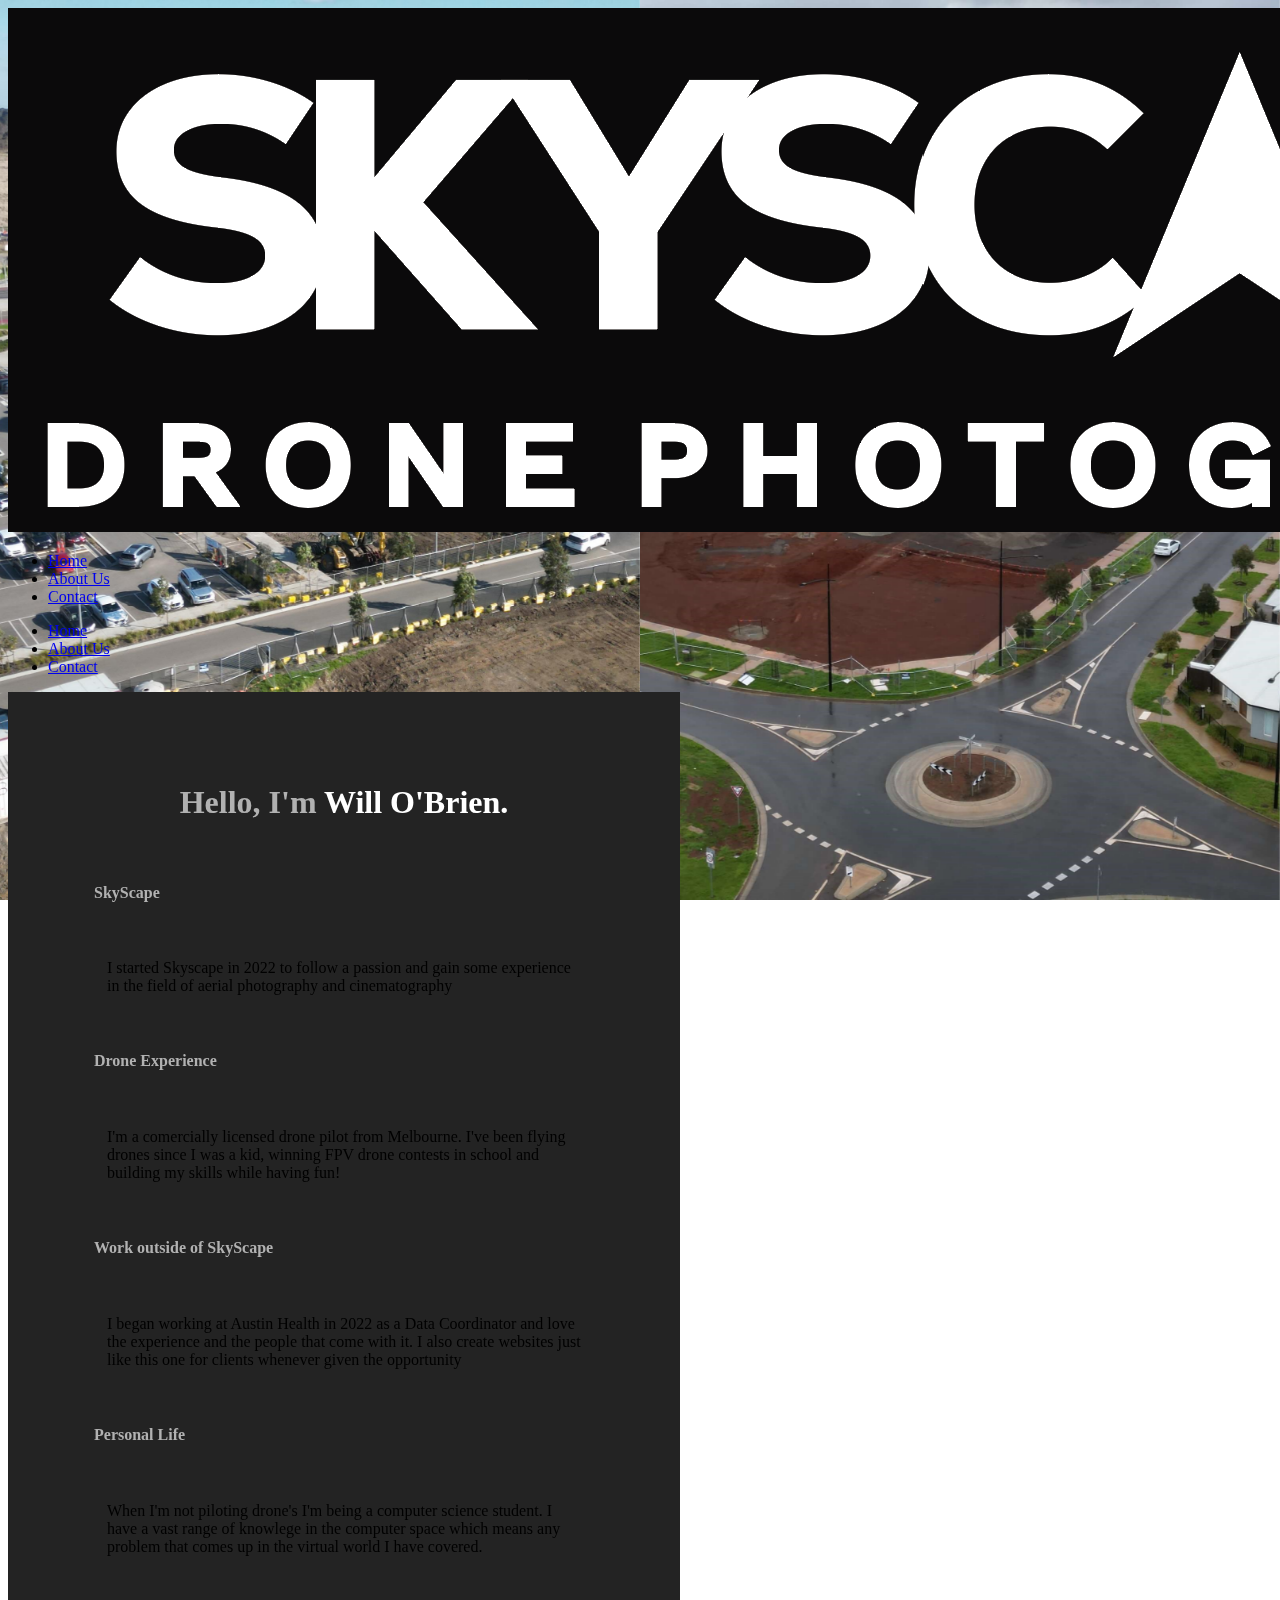
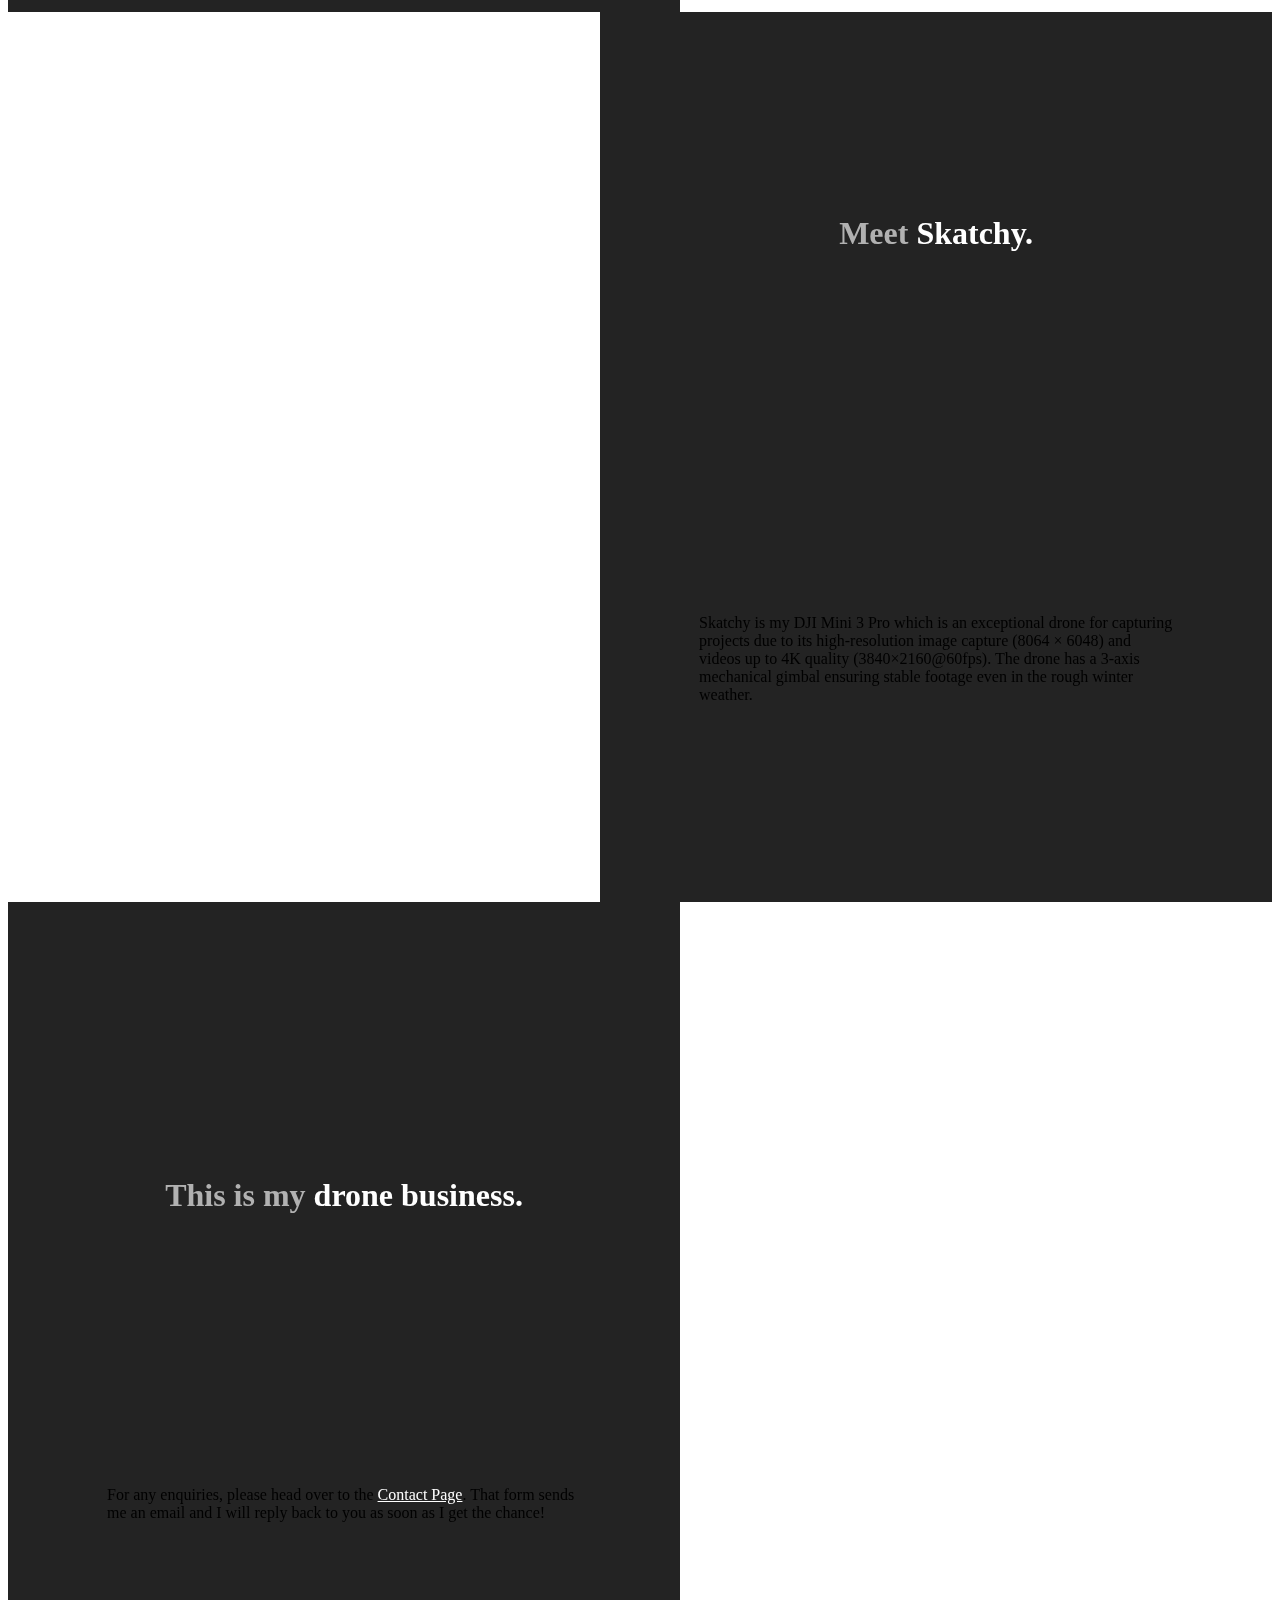
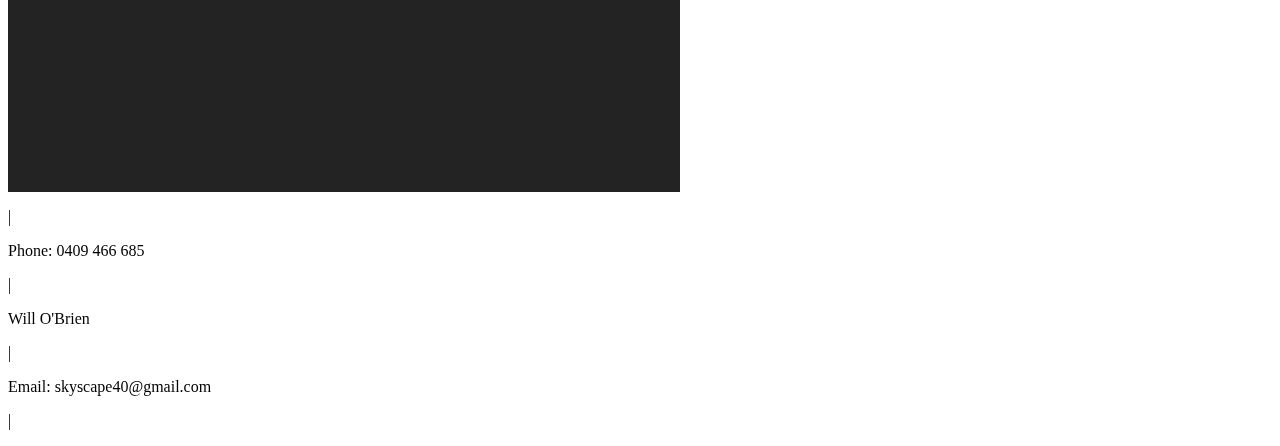
==== about-us/index.html @ 1620248b "Moved pages into folders for cleaner urls" ====
<!DOCTYPE html>
<html lang="en">
    <head>
        <meta name="viewport" content="width=device-width, initial-scale=1">
        <meta name="format-detection" content="telephone=no">
        <meta charset = "UTF-8" />
        <meta http-equiv="X-UA-Compatible" content="IE=edge" />
        <meta name="viewport" content="width=device-width, initial-scale=1.0" />
        <link rel="icon" href="../Assets/Images/icon.ico">
        <link rel="stylesheet" href="style.css" />
        <link rel="stylesheet" href="../CSS/aboutUs.css" />
        <title>SkyScape Drone Photography</title>
    </head>
    <body>
        <header>
            <div id="brand"><a href="/"><img class="logo" src="../Assets/Images/logo-dark.png" alt="Skyscape Logo"></a></div>
            <nav>
                <ul>
                    <li><a href="/">Home</a></li>
                    <li><a href="/about-us">About Us</a></li>
                    <li><a href="/contact-us">Contact</a></li>
                </ul>
            </nav>
            <div id="hamburger-icon" onclick="toggleMobileMenu(this)">
                <div class="bar1"></div>
                <div class="bar2"></div>
                <div class="bar3"></div>

                <ul class="mobile-menu">
                    <li><a href="/">Home</a></li>
                    <li><a href="/about-us">About Us</a></li>
                    <li><a href="/contact-us">Contact</a></li>
                </ul>
            </div>
        </header>


        <div class="aboutUsContainer">
            
            
            <div class="panel" id="panel1">
                <H1>Hello, I'm <span style="color: white">Will O'Brien.</span></H1>
                <h4>SkyScape</h4>
                <p>I started Skyscape in 2022 to follow a passion and gain some experience in the field of aerial photography and cinematography</p>
                <h4>Drone Experience</h4>
                <p>I'm a comercially licensed drone pilot from Melbourne. I've been flying drones since I was a kid, winning FPV drone contests in school and building my skills while having fun!</p>
                <h4>Work outside of SkyScape</h4>
                <p>I began working at Austin Health in 2022 as a Data Coordinator and love the experience and the people that come with it. I also create websites just like this one for clients whenever given the opportunity</p>
                <h4>Personal Life</h4>
                <p>When I'm not piloting drone's I'm being a computer science student. I have a vast range of knowlege in the computer space which means any problem that comes up in the virtual world I have covered.</p>
                
            </div>
            <img src="../Assets/Images/grid/Site View - D1 -Photos 1 of 17 - INSITU -THORNHILL PARK -D1 - 19-05-23.jpeg" alt="" class="aboutUsImg2">
            <div class="panel" id="panel2">
                <H1>Meet <span style="color: white">Skatchy.</span></H1>
                <img src="Assets/Images/skatchy.png" alt="">
                <p>Skatchy is my DJI Mini 3 Pro which is an exceptional drone for capturing projects due to its high-resolution image capture (8064 × 6048) and videos up to 4K quality (3840×2160@60fps). The drone has a 3-axis mechanical gimbal ensuring stable footage even in the rough winter weather.</p>
            </div>
            <img src="../Assets/Images/swimming school.JPG" class="aboutUsImg" alt="">
            <div class="panel" id="panel3">
                <H1>This is my <span style="color: white">drone business.</span></H1>
                <p>For any enquiries, please head over to the <a href="/contact-us">Contact Page</a>. That form sends me an email and I will reply back to you as soon as I get the chance!</p>
            </div>
        </div>
        


        <footer>
            <p class="sep">|</p>
            <p>Phone: 0409 466 685</p>
            <p class="sep">|</p>
            <p>Will O'Brien</p>
            <p class="sep">|</p>
            <p>Email: skyscape40@gmail.com</p>
            <p class="sep">|</p>
            
            <!-- Will O'Brien      | Email: skyscape40@gmail.com</p> -->
        </footer>
        <script src="script.js"></script>
    </body>
</html>
---- CSS/aboutUs.css ----
/* ABOUT US PAGE */
.aboutUsImg{
    position:fixed;
    z-index: -1;
    top: 0;
    left: 0;
    width: 50%;
    height: 100%;
    object-fit: cover;
}

.aboutUsImg2{
    position:fixed;
    z-index: -2;
    top: 0;
    right: 0px;
    width: 50%;
    height: 100%;
    object-fit: cover;
}

.aboutUsContainer{
    flex-direction: column;
    width: 100%;
    height: 300vh;
    display: flex;
    justify-content: end;

}

.panel{
    display: flex;
    flex-direction: column;
    justify-content: space-evenly;
    align-items: center;
    
    padding: 20px;
    width: 50%;
    height: 100vh;
}

#panel1{
    padding-top: 50px;
    align-self: flex-start;
    background-color: rgb(35, 35, 35);
}
#panel2{
    align-self: flex-end;
    background-color: rgb(35, 35, 35);
}
#panel3{
    align-self: flex-start;
    background-color: rgb(35, 35, 35);
    
}

.panel h1{
    text-align: center;
}
.panel h1, h4{
    font-family: "Nexa-heavy";
    color: #B1B1B1;    
}
.panel h4{
    max-width: 500px;
    width: 80%;
    text-align: left;
}

.panel p{
    font-family: "overpass-regular";
    text-align: left;
    width: 75%;
    max-width: 480px;
}

.panel img{
    
    width: 100%;
    min-width: 50vw;
    max-width: 55vw;
    height: auto;
    max-width: 650px;
}
.panel a {
    color: white;
}

.panel a:hover {
    color: rgb(155, 155, 155);
    transition: 0.3s;
}

@media only screen and (max-width:600px) {

    .aboutUsImg, .aboutUsImg2 {
        position: static;
        width: 100%;
        height: auto;
        z-index: 1;
    }
    
    .panel {
        width: 100%;
    }
    
    #panel1{
        padding-top: 70px;
    }

    #panel1, #panel2, #panel3 {
        align-self: auto;
    }

    #panel3{
        height: 35vh;
    }

    .panel img {
        width: 100%;
        max-width: none;
        margin: 0 auto;
    }

    .aboutUsContainer {
        height: auto;
    }
}
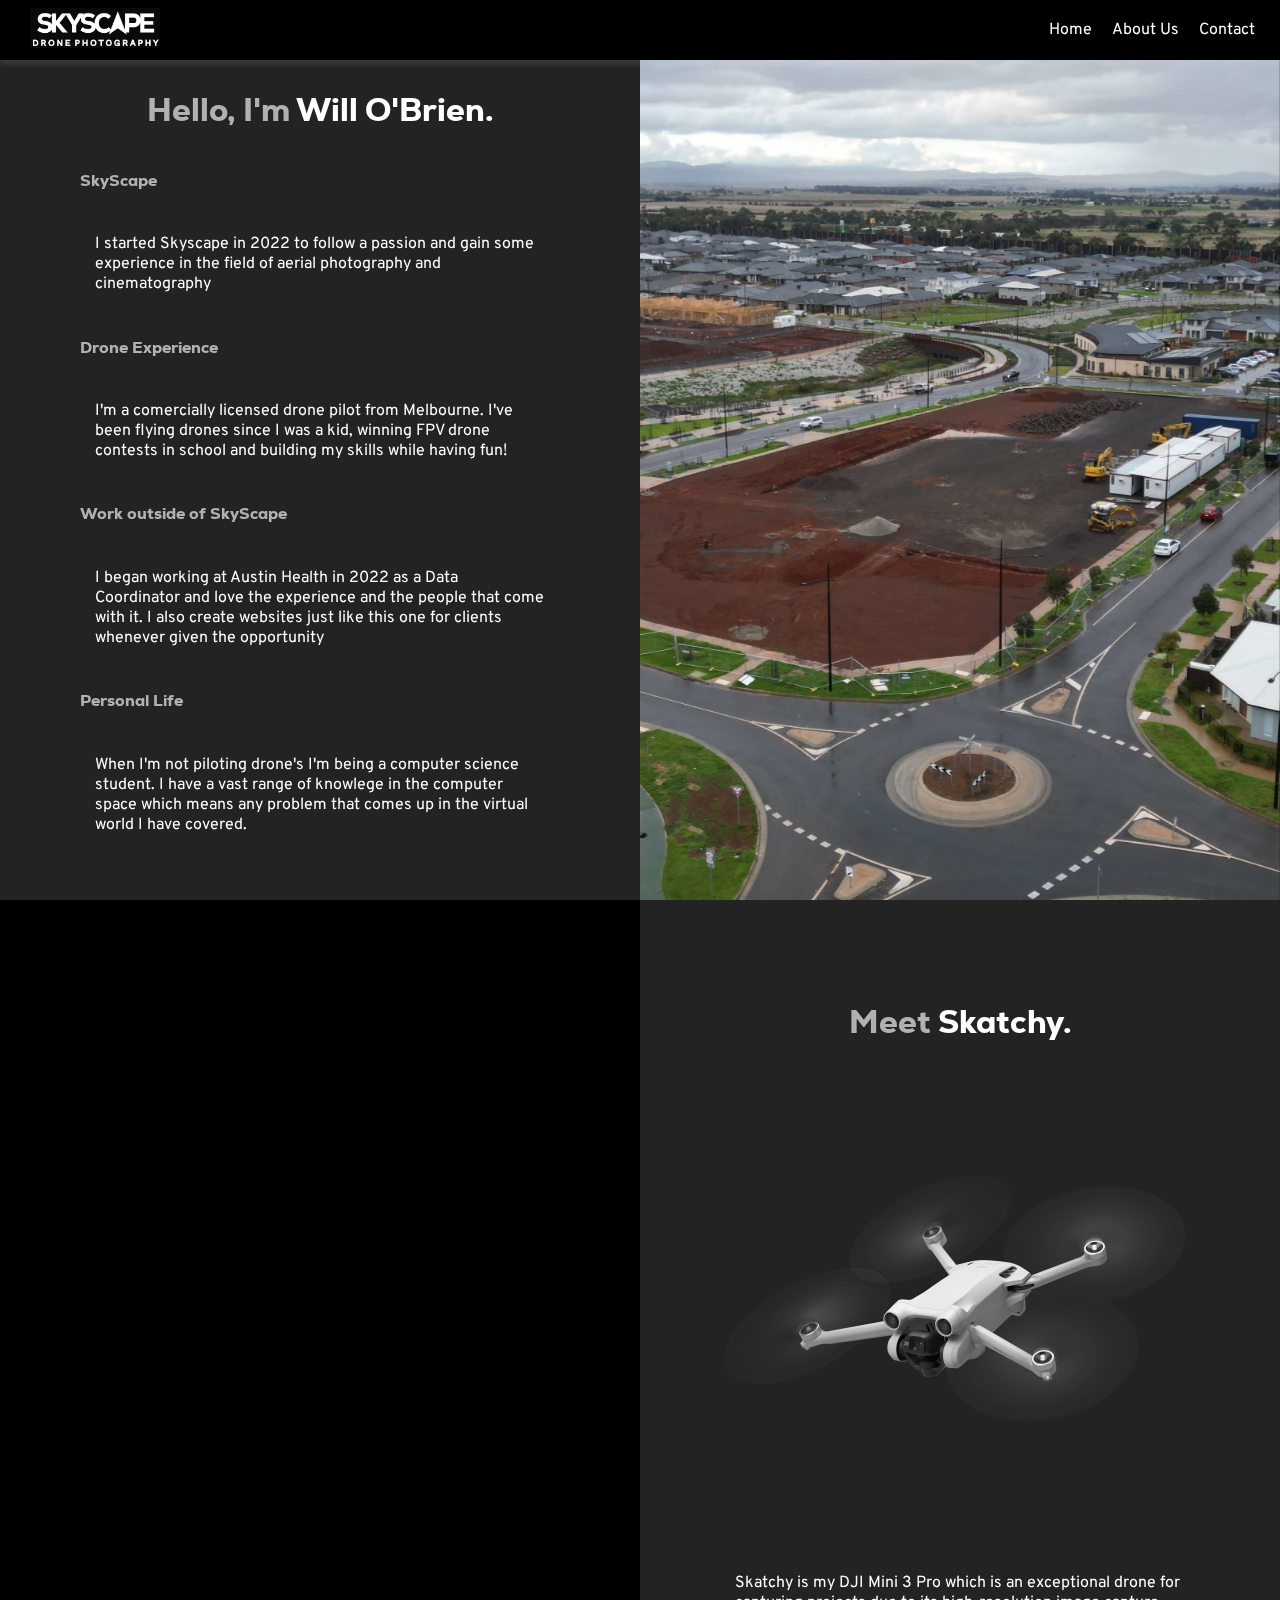
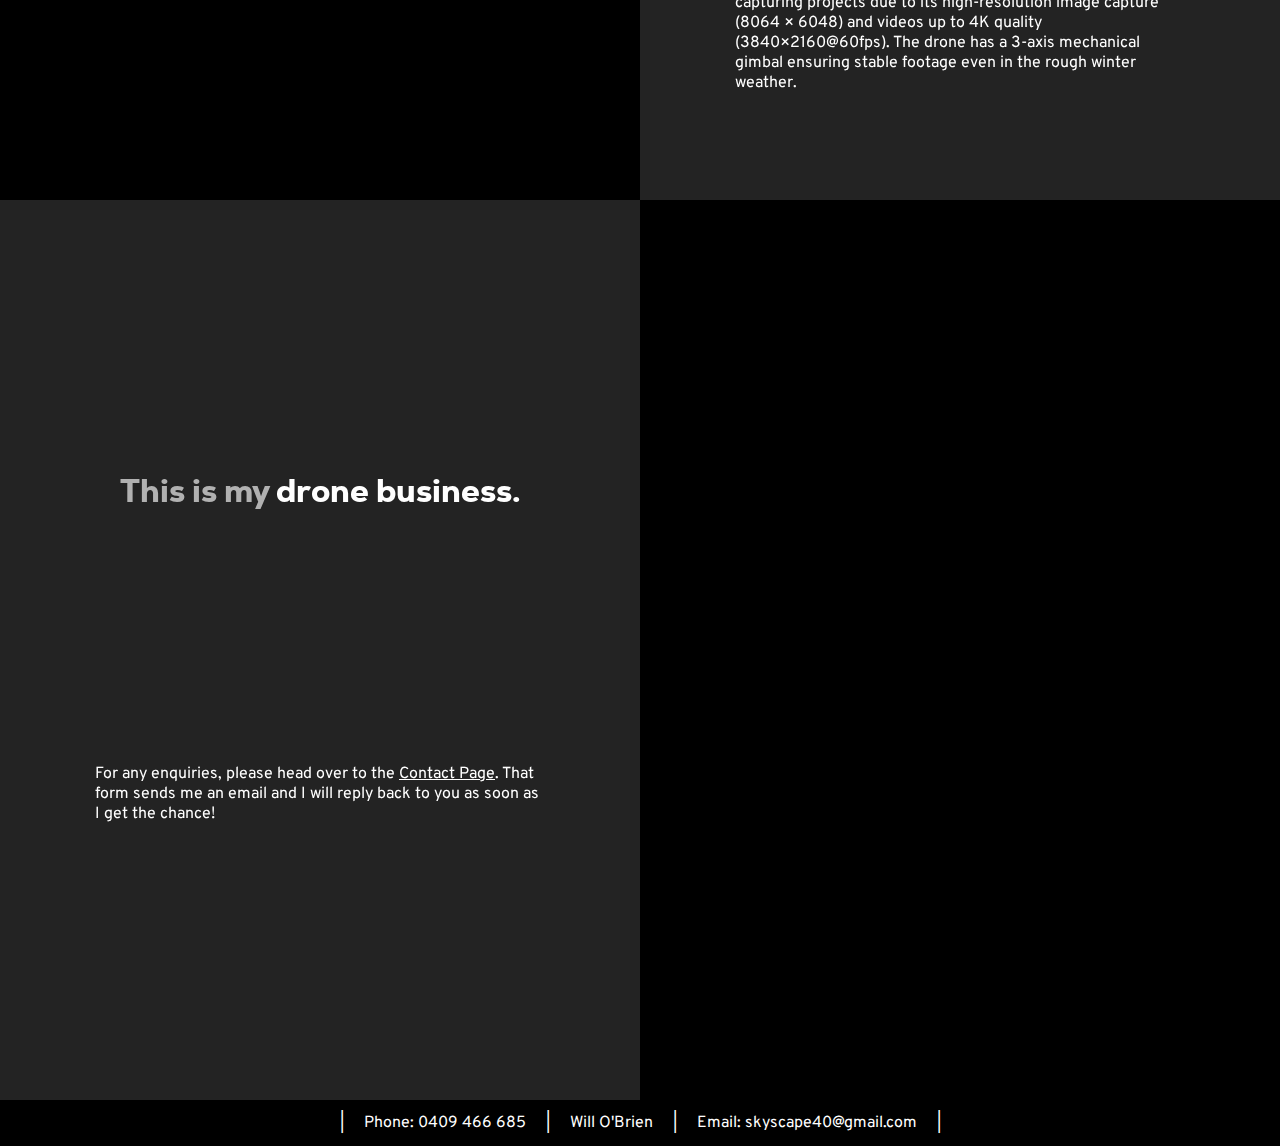
==== commit 392f73d4: "CSS fixed" ====
--- a/about-us/index.html
+++ b/about-us/index.html
@@ -7,7 +7,7 @@
         <meta http-equiv="X-UA-Compatible" content="IE=edge" />
         <meta name="viewport" content="width=device-width, initial-scale=1.0" />
         <link rel="icon" href="../Assets/Images/icon.ico">
-        <link rel="stylesheet" href="style.css" />
+        <link rel="stylesheet" href="../style.css" />
         <link rel="stylesheet" href="../CSS/aboutUs.css" />
         <title>SkyScape Drone Photography</title>
     </head>
@@ -53,7 +53,7 @@
             <img src="../Assets/Images/grid/Site View - D1 -Photos 1 of 17 - INSITU -THORNHILL PARK -D1 - 19-05-23.jpeg" alt="" class="aboutUsImg2">
             <div class="panel" id="panel2">
                 <H1>Meet <span style="color: white">Skatchy.</span></H1>
-                <img src="Assets/Images/skatchy.png" alt="">
+                <img src="../Assets/Images/skatchy.png" alt="">
                 <p>Skatchy is my DJI Mini 3 Pro which is an exceptional drone for capturing projects due to its high-resolution image capture (8064 × 6048) and videos up to 4K quality (3840×2160@60fps). The drone has a 3-axis mechanical gimbal ensuring stable footage even in the rough winter weather.</p>
             </div>
             <img src="../Assets/Images/swimming school.JPG" class="aboutUsImg" alt="">
--- a/style.css
+++ b/style.css
@@ -0,0 +1,192 @@
+/* GENERAL STUFF */
+@font-face {
+    font-family: "Nexa-Heavy";
+    src: url("Assets/fonts/nexa-heavy-webfont.woff2") format("woff2"),
+         url("Assets/fonts/nexa-heavy-webfont.woff") format("woff");
+    font-weight: normal;
+    font-style: normal;
+}
+@font-face {
+    font-family: "overpass-regular";
+    src: url("Assets/fonts/Overpass-Regular.woff2") format("woff2"),
+         url("Assets/fonts/Overpass-Regular.woff") format("woff");
+    font-weight: normal;
+    font-style: normal;
+}
+
+html{
+    overflow-x: hidden;
+}
+* {
+    padding: 0;
+    margin: 0;
+    box-sizing: border-box;
+}
+ 
+body {
+    background-color: black;
+    color: white;
+    font-family: sans-serif;
+    position: relative;
+    margin-bottom: 46px;
+}
+
+/* HEADER */
+
+header a {
+    text-decoration: none;
+}
+
+header {
+    position: fixed;
+    width: 100%;
+    box-shadow: 0px 5px 5px rgba(255, 255, 255, 0.1) ;
+    z-index: 200;
+    padding: 0 20px;
+    background-color: black;
+    height: 60px;
+    display: flex;
+    justify-content: space-between;
+}
+
+
+#brand {
+    font-weight: bold;
+    font-size: 18px;
+    display: flex;
+    align-items: center;
+}
+
+#brand a {
+    color: #6a8ed1;
+}
+
+ul {
+    font-family: "overpass-regular";
+    list-style: none;
+    height: 100%;
+    display: flex;
+    align-items: center;
+    justify-content: space-around;
+}
+
+ul a {
+    
+    color: white;
+}
+
+ul li {
+    padding: 5px;
+    margin-left: 10px;
+}
+
+ul li:hover {
+    transform: scale(1.1);
+    transition: 0.3s;
+}
+
+#hamburger-icon {
+    margin: auto 0;
+    display: none;
+    cursor: pointer
+}
+
+#hamburger-icon div {
+    width: 35px;
+    height: 3px;
+    background-color: white;
+    margin: 6px 0;
+    transition: 0.4s;
+}
+
+.open .bar1 {
+    -webkit-transform: rotate(-45deg) translate(-6px, 6px);
+    transform: rotate(-45deg) translate(-6px, 6px);
+}
+
+.open .bar2 {
+    opacity: 0;
+}
+
+.open .bar3 {
+    -webkit-transform: rotate(45deg) translate(-6px, -8px);
+    transform: rotate(45deg) translate(-6px, -8px);
+}
+
+.mobile-menu {
+    position: fixed;
+    top: 60px; /* Adjust according to your header height */
+    right: -100%; /* Starts from the right out of the view */
+    width: 100%;
+    background-color: black;
+    z-index: 6;
+    transition: right 0.5s ease-out; /* This controls the speed of the slide in/out effect */
+    
+    display: flex; /* Always show, but out of view when not "open" */
+    flex-direction: column;
+    align-items: center;
+    justify-content: flex-start;
+    padding: 10px; /* Add some padding if you like */
+    max-height: 110px; /* Control height here */
+    overflow: hidden; /* Allow scrolling if content is more than the height */
+}
+
+.open .mobile-menu {
+    right: 0; /* When open, it's in view */
+}
+
+@media only screen and (max-width:600px) {
+    header nav{
+        display: none;
+    }
+
+    #hamburger-icon {
+        display: block;
+    }
+}
+
+.logo {
+    
+    width: 150px; /* or specify a width like 50px */
+    height: 60px; /* or specify a height like 50px */
+    padding: 10px;
+}
+#brand a {
+    display: inline-block;
+}
+
+/* Footer */
+footer {
+    position: absolute;
+    width: 100%;
+    bottom: 0px;
+    margin-bottom: -46px;
+    display: flex;
+    align-items: center;
+    justify-content: center;
+    text-align: center;
+    padding: 3px;
+    background-color: rgb(0, 0, 0);
+    color: white;
+}
+footer p{
+    font-family: "overpass-regular";
+    padding: 10px;
+}
+
+
+@media only screen and (max-width:600px) {
+
+    footer {
+        margin-bottom: -155px;
+        flex-direction: column;
+        padding: 10px;
+    }
+
+    footer p {
+        margin-bottom: 5px;
+    }
+    footer .sep {
+        display: none;
+    }
+}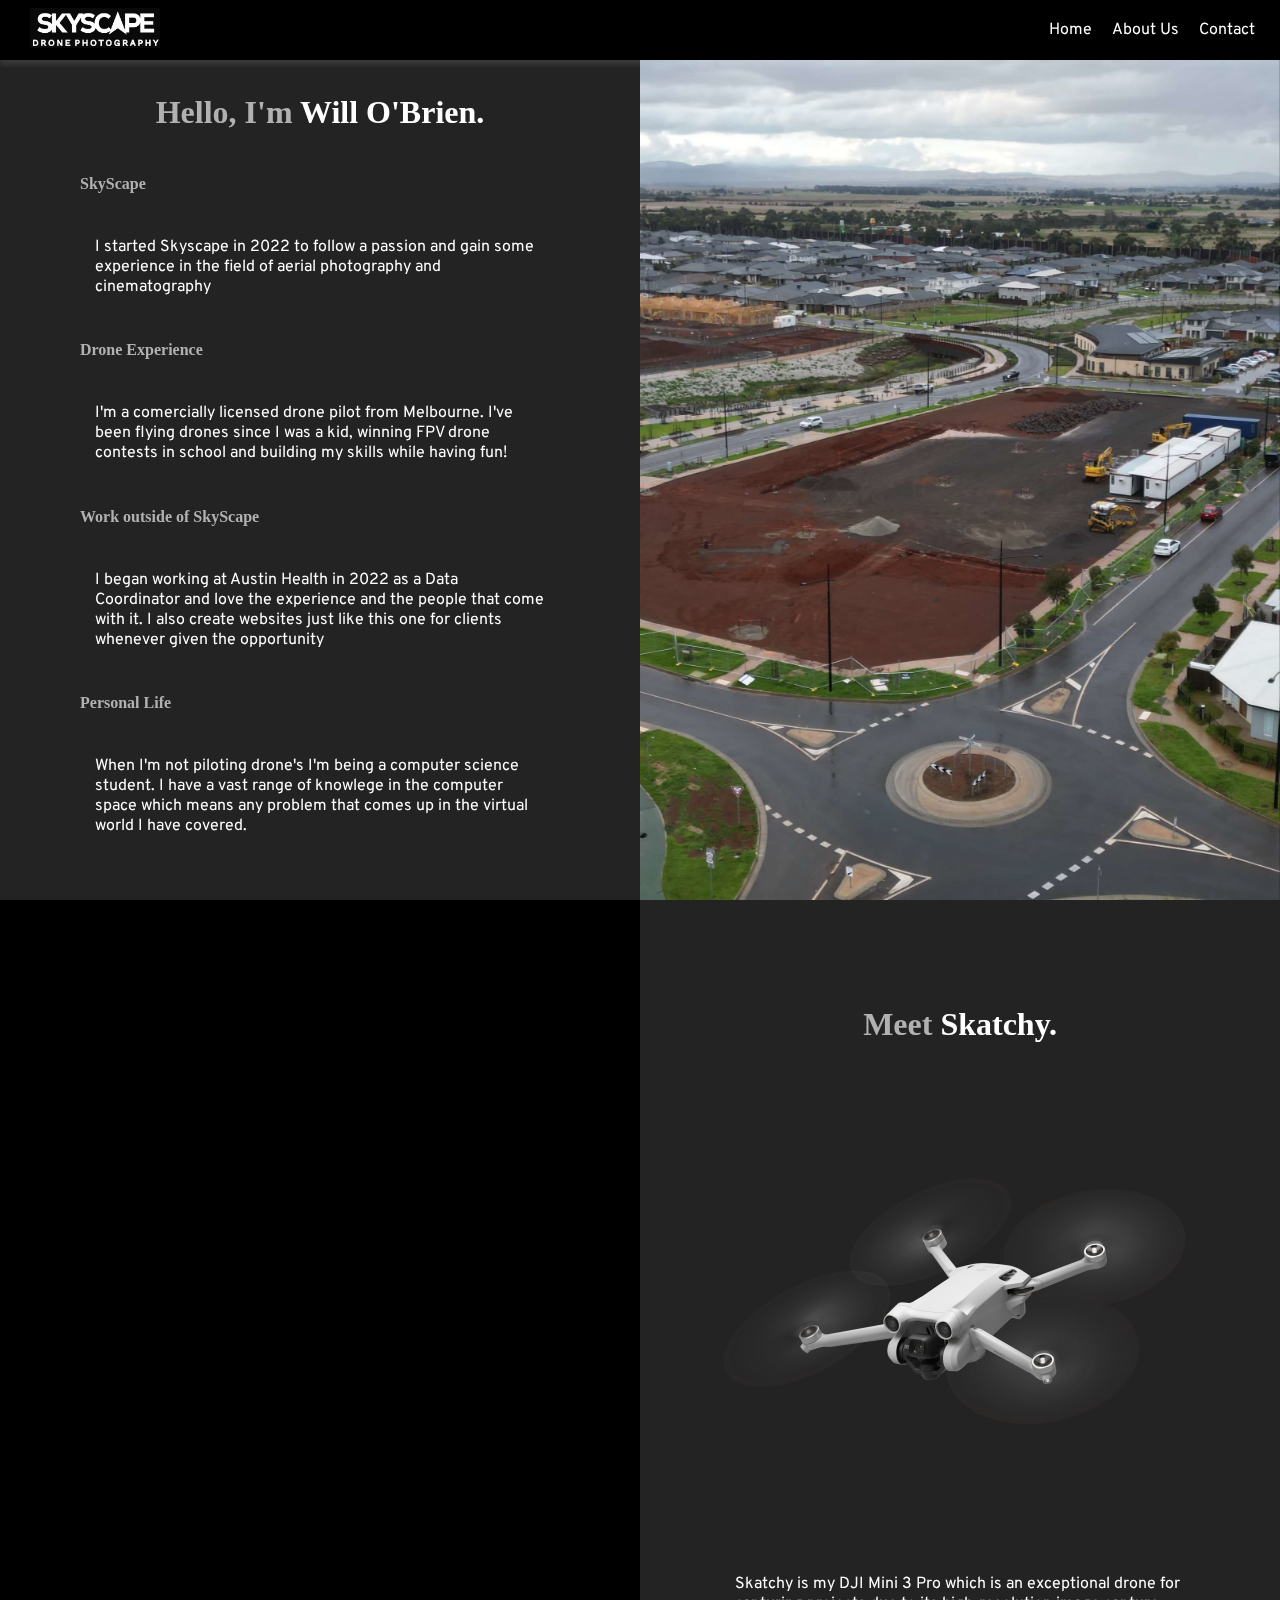
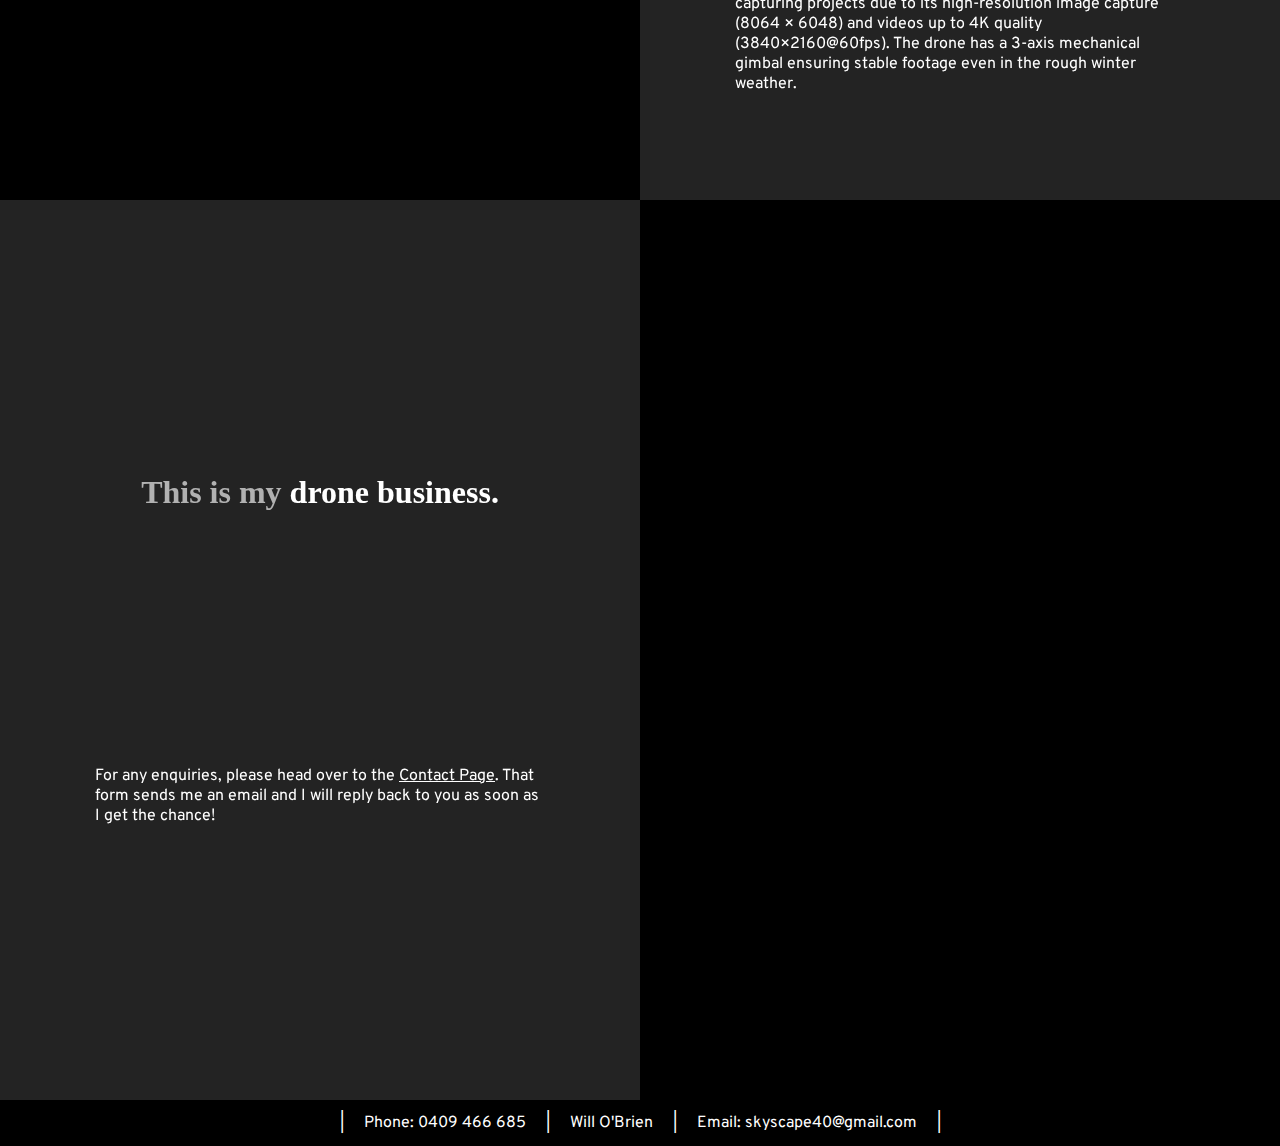
==== commit 808902d7: "Google analytics added" ====
--- a/about-us/index.html
+++ b/about-us/index.html
@@ -6,11 +6,21 @@
         <meta charset = "UTF-8" />
         <meta http-equiv="X-UA-Compatible" content="IE=edge" />
         <meta name="viewport" content="width=device-width, initial-scale=1.0" />
+        <meta name="description" content="Drone photography done by Will O'Brien and his dji mini 4 pro to capture high-resolution images">
         <link rel="icon" href="../Assets/Images/icon.ico">
         <link rel="stylesheet" href="../style.css" />
         <link rel="stylesheet" href="../CSS/aboutUs.css" />
         <title>SkyScape Drone Photography</title>
     </head>
+    <!-- Google tag (gtag.js) -->
+    <script async src="https://www.googletagmanager.com/gtag/js?id=G-0BNV3EVGT6"></script>
+    <script>
+        window.dataLayer = window.dataLayer || [];
+        function gtag(){dataLayer.push(arguments);}
+        gtag('js', new Date());
+
+        gtag('config', 'G-0BNV3EVGT6');
+    </script>
     <body>
         <header>
             <div id="brand"><a href="/"><img class="logo" src="../Assets/Images/logo-dark.png" alt="Skyscape Logo"></a></div>
@@ -76,6 +86,6 @@
             
             <!-- Will O'Brien      | Email: skyscape40@gmail.com</p> -->
         </footer>
-        <script src="script.js"></script>
+        <script src="../script.js"></script>
     </body>
 </html>--- a/style.css
+++ b/style.css
@@ -16,6 +16,7 @@
 
 html{
     overflow-x: hidden;
+    width: 100vw;
 }
 * {
     padding: 0;
--- a/CSS/aboutUs.css
+++ b/CSS/aboutUs.css
@@ -4,7 +4,7 @@
     z-index: -1;
     top: 0;
     left: 0;
-    width: 50%;
+    width: 50vw;
     height: 100%;
     object-fit: cover;
 }
